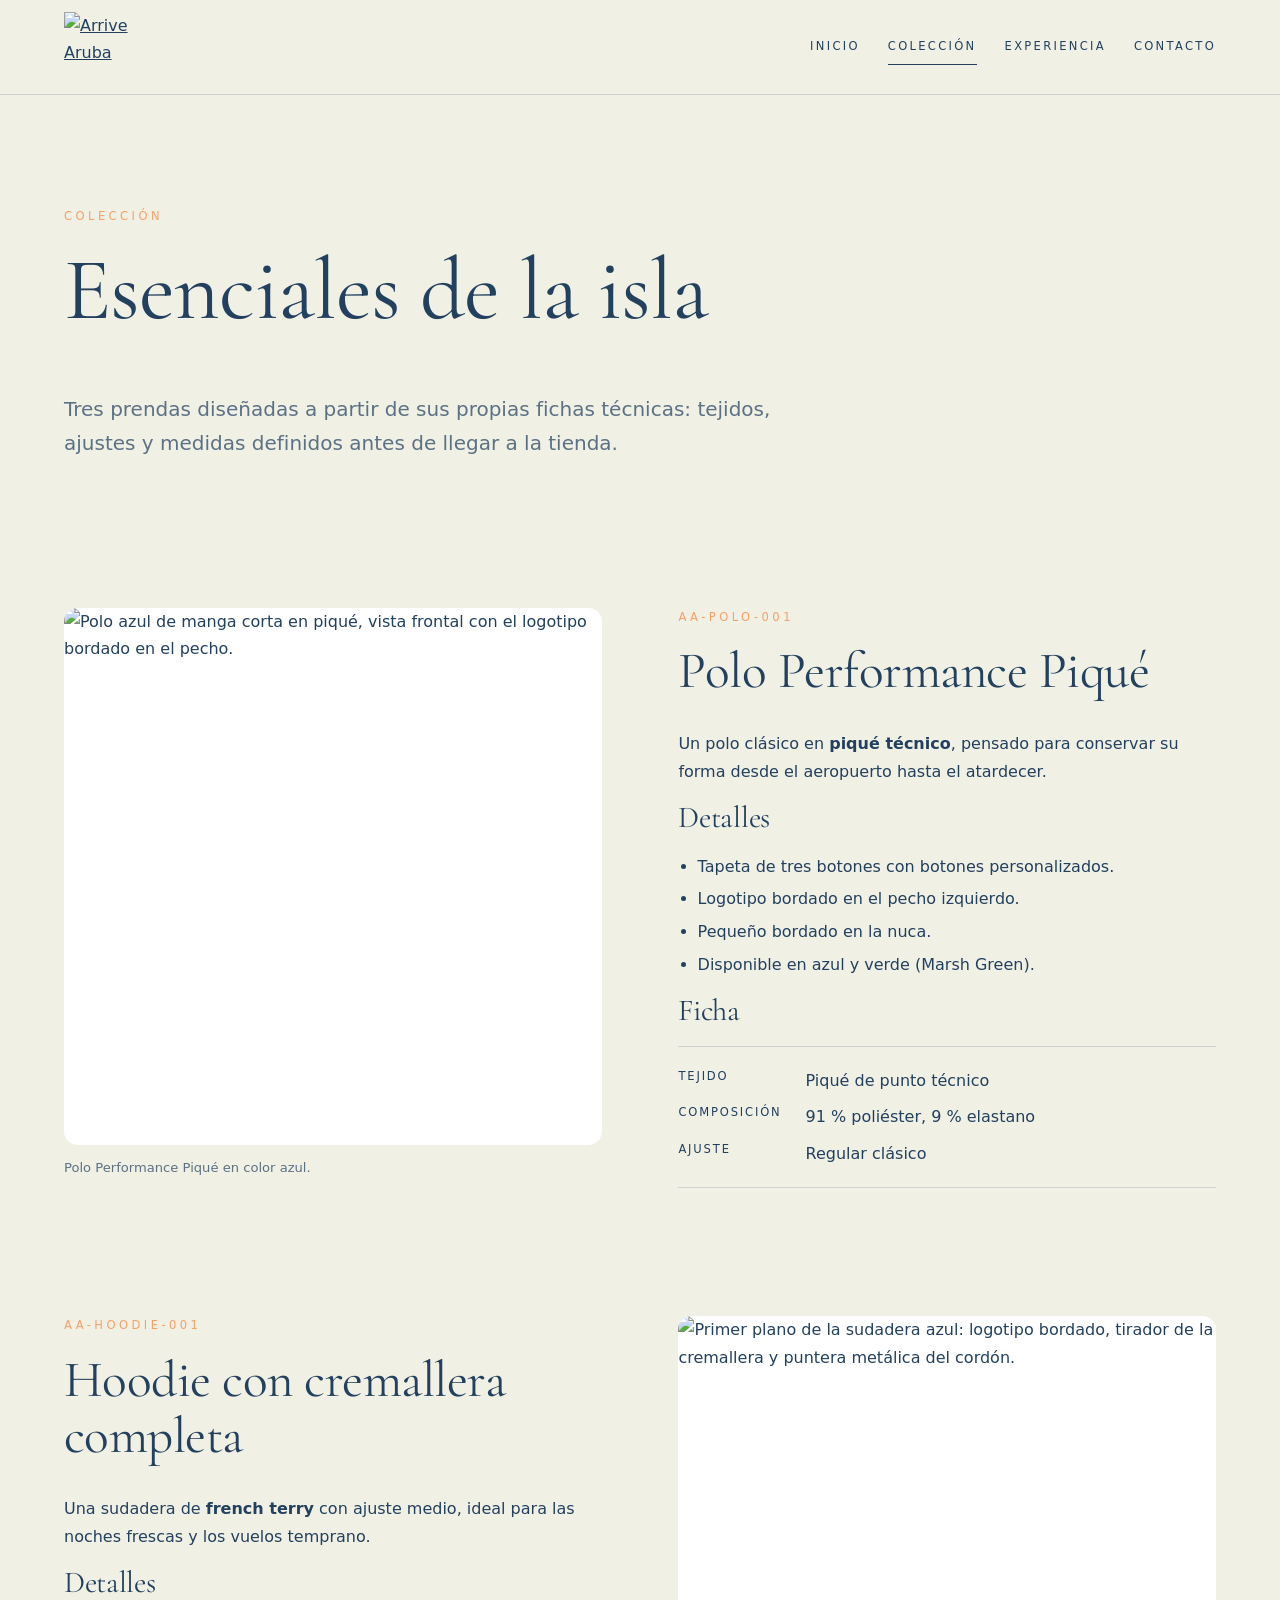
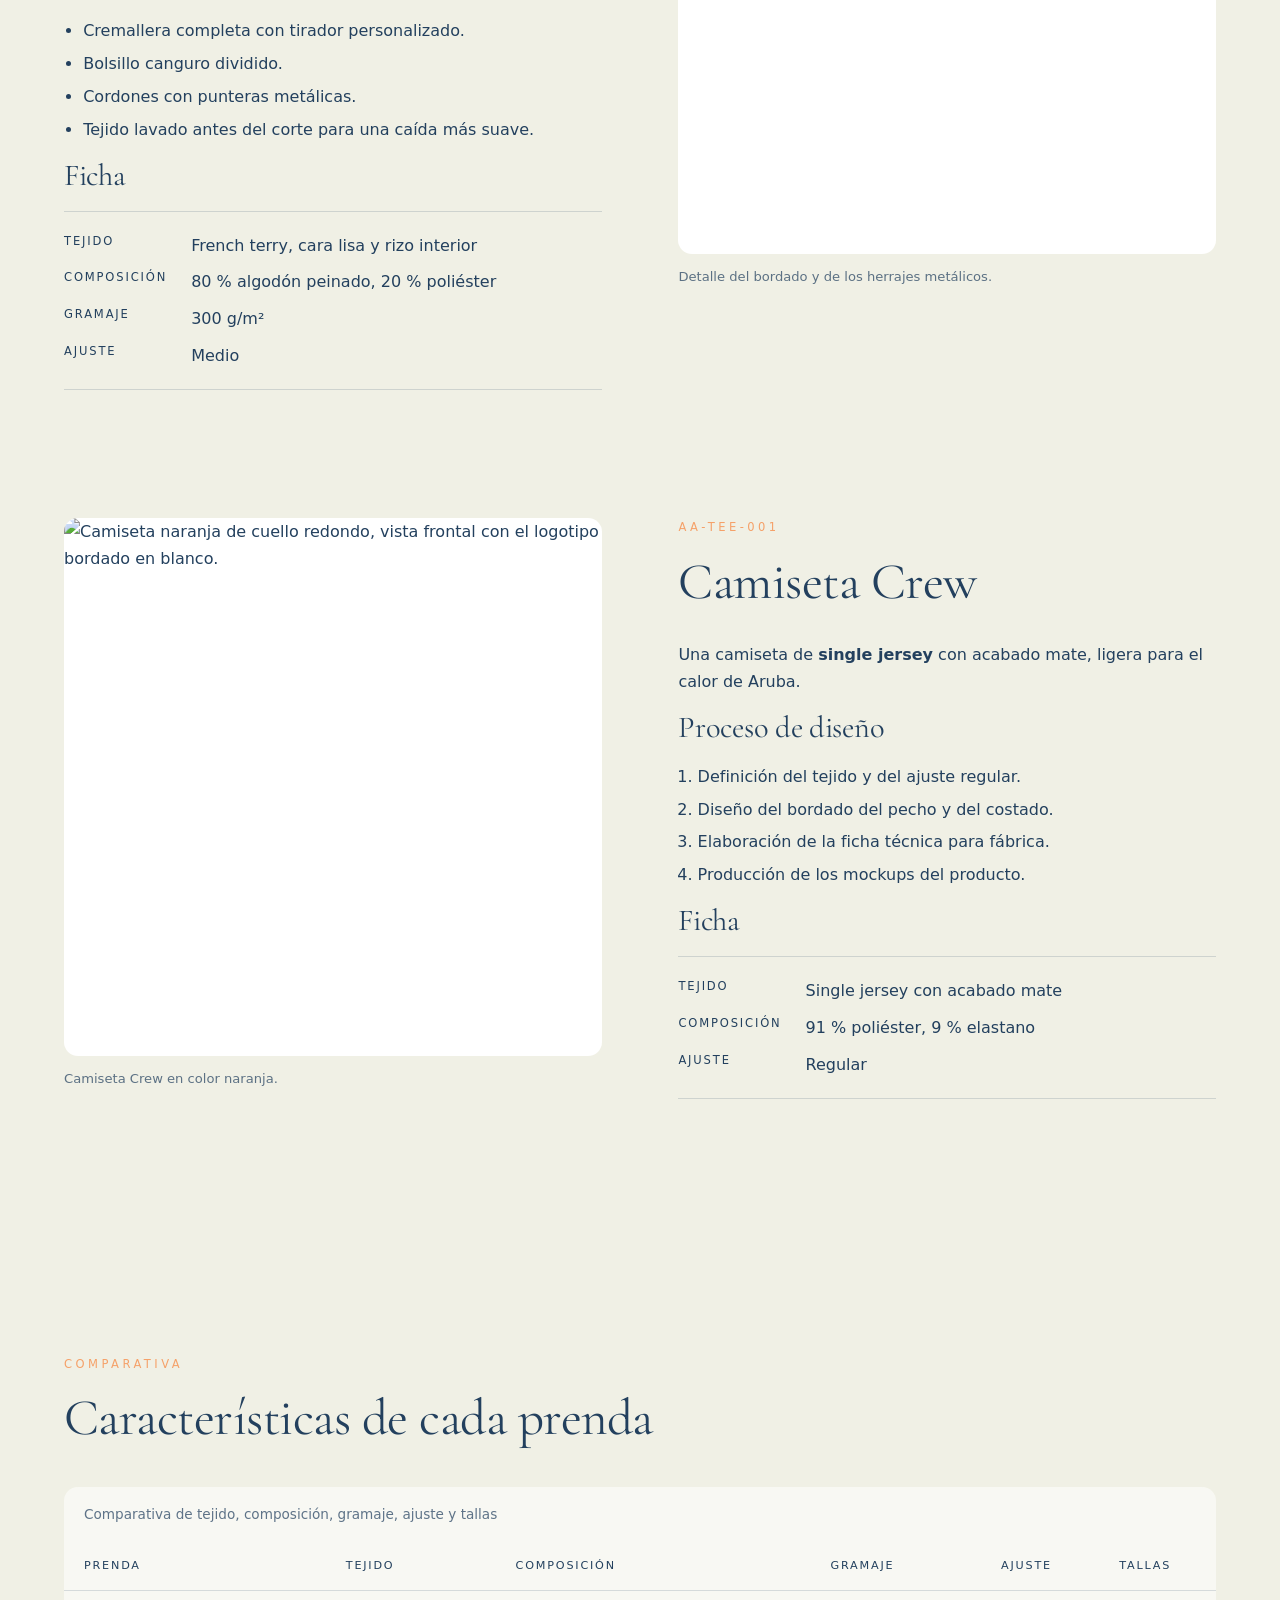
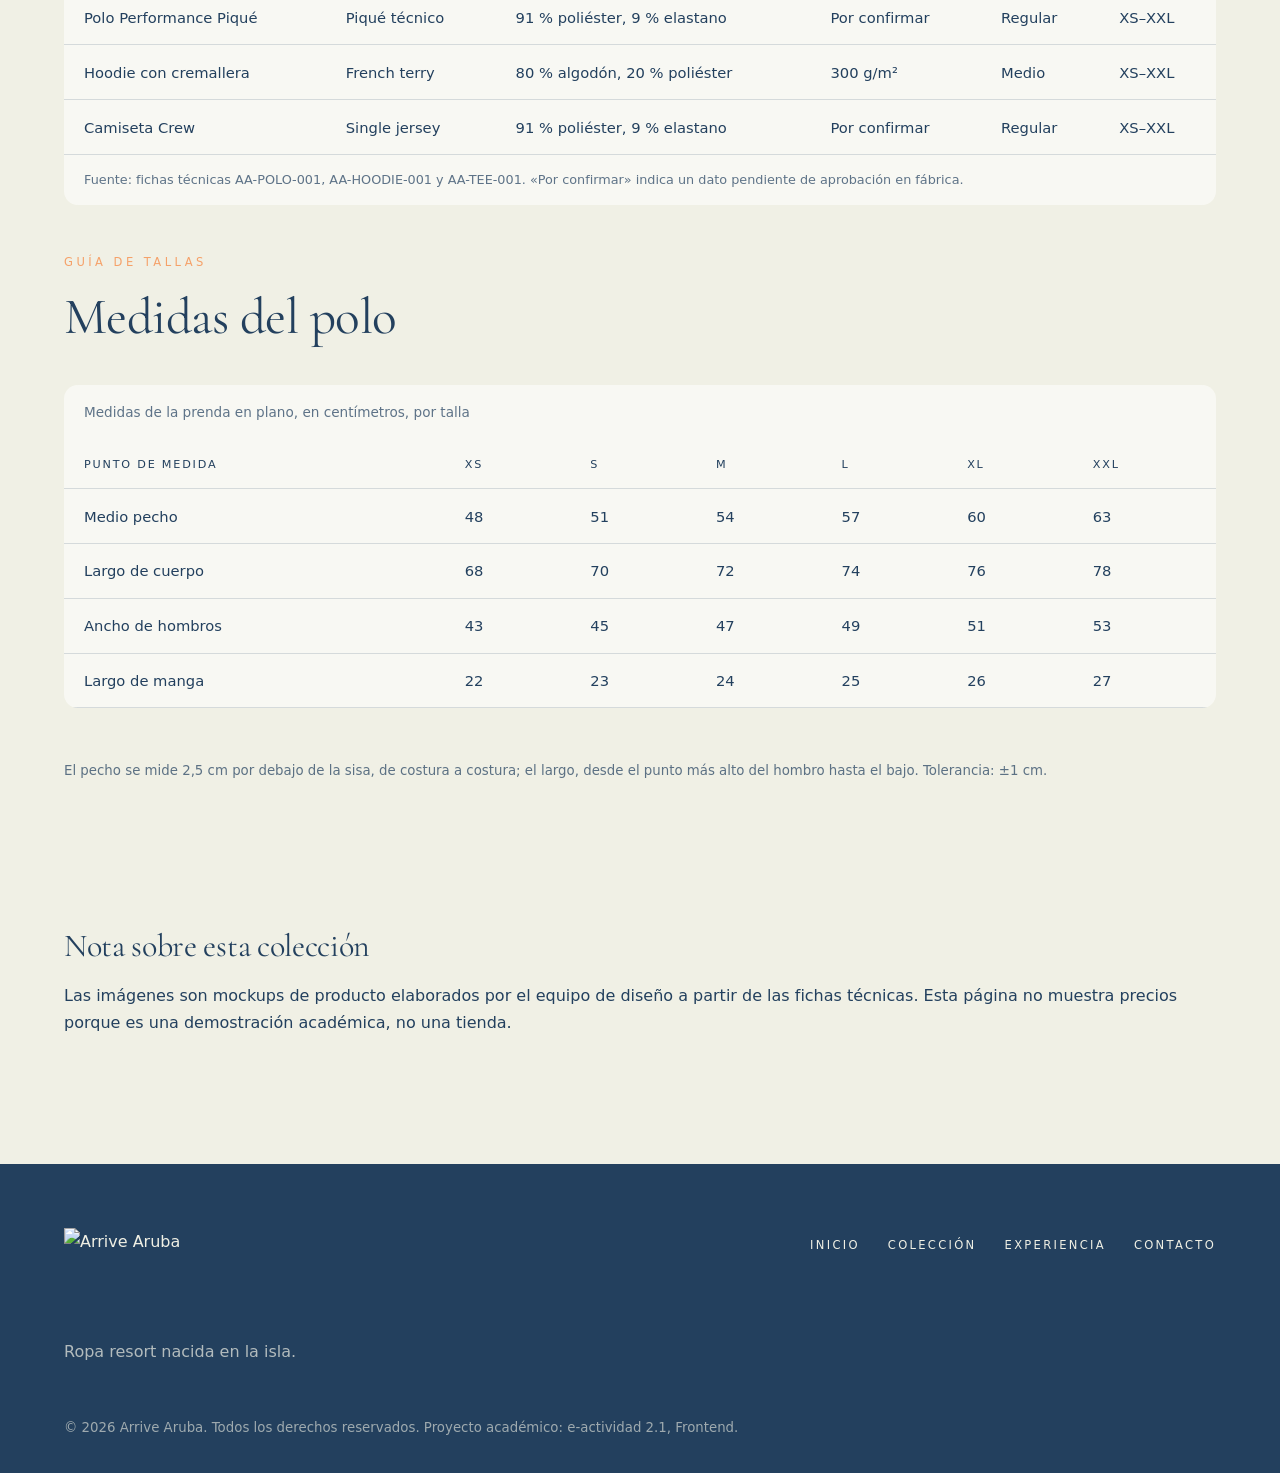
==== coleccion.html @ 25e33b6b "feat: add collection and contact pages Co-Authored-By: Claude Opus 5.5 <noreply@anthropic.com>" ====
<!DOCTYPE html>
<html lang="es">
<head>
  <meta charset="UTF-8">
  <meta name="viewport" content="width=device-width, initial-scale=1">
  <meta name="description" content="Colección Arrive Aruba: polo, hoodie y camiseta con sus tejidos, ajustes y medidas.">
  <meta name="theme-color" content="#23405E">
  <title>Colección — Arrive Aruba | HTML5 Edition</title>
  <link rel="icon" href="assets/icons/arrive-favicon.svg" type="image/svg+xml">
  <link rel="icon" href="assets/icons/arrive-favicon-96.png" type="image/png" sizes="96x96">
  <link rel="apple-touch-icon" href="assets/icons/arrive-apple-touch-icon.png">
  <link rel="preconnect" href="https://fonts.googleapis.com">
  <link rel="preconnect" href="https://fonts.gstatic.com" crossorigin>
  <link rel="stylesheet" href="https://fonts.googleapis.com/css2?family=Cormorant+Garamond:ital,wght@0,400;0,500;1,400&amp;display=swap">
  <link rel="stylesheet" href="css/styles.css">
  <link rel="stylesheet" href="css/responsive.css">
</head>
<body>
  <a class="skip-link" href="#contenido">Saltar al contenido principal</a>

  <header class="site-header">
    <a class="brand" href="index.html" aria-label="Arrive Aruba, página de inicio">
      <img src="assets/images/arrive-logo-blue.webp" alt="Arrive Aruba" width="640" height="429">
    </a>
    <nav class="site-nav" aria-label="Navegación principal">
      <ul>
        <li><a href="index.html">Inicio</a></li>
        <li><a href="coleccion.html" aria-current="page">Colección</a></li>
        <li><a href="experiencia.html">Experiencia</a></li>
        <li><a href="contacto.html">Contacto</a></li>
      </ul>
    </nav>
  </header>

  <main id="contenido">
    <section class="page-hero" aria-labelledby="titulo-coleccion">
      <p class="eyebrow">Colección</p>
      <h1 id="titulo-coleccion">Esenciales de la isla</h1>
      <p class="lead">Tres prendas diseñadas a partir de sus propias fichas técnicas: tejidos, ajustes y medidas definidos antes de llegar a la tienda.</p>
    </section>

    <section class="section" aria-labelledby="titulo-prendas">
      <h2 id="titulo-prendas" class="visually-hidden">Prendas de la colección</h2>

      <article class="product-detail" id="polo" aria-labelledby="titulo-polo">
        <figure>
          <img src="assets/images/arrive-aruba-performance-pique-polo-blue-front.jpg" alt="Polo azul de manga corta en piqué, vista frontal con el logotipo bordado en el pecho." width="900" height="900" loading="lazy">
          <figcaption>Polo Performance Piqué en color azul.</figcaption>
        </figure>
        <div class="product-copy">
          <p class="eyebrow">AA-POLO-001</p>
          <h2 id="titulo-polo">Polo Performance Piqué</h2>
          <p>Un polo clásico en <strong>piqué técnico</strong>, pensado para conservar su forma desde el aeropuerto hasta el atardecer.</p>
          <h3>Detalles</h3>
          <ul>
            <li>Tapeta de tres botones con botones personalizados.</li>
            <li>Logotipo bordado en el pecho izquierdo.</li>
            <li>Pequeño bordado en la nuca.</li>
            <li>Disponible en azul y verde (<span lang="en">Marsh Green</span>).</li>
          </ul>
          <h3>Ficha</h3>
          <dl class="spec-list">
            <dt>Tejido</dt>
            <dd>Piqué de punto técnico</dd>
            <dt>Composición</dt>
            <dd>91 % poliéster, 9 % elastano</dd>
            <dt>Ajuste</dt>
            <dd>Regular clásico</dd>
          </dl>
        </div>
      </article>

      <article class="product-detail product-detail--reverse" id="hoodie" aria-labelledby="titulo-hoodie">
        <figure>
          <img src="assets/images/arrive-aruba-full-zip-hoodie-blue-logo-zipper-detail.jpg" alt="Primer plano de la sudadera azul: logotipo bordado, tirador de la cremallera y puntera metálica del cordón." width="900" height="900" loading="lazy">
          <figcaption>Detalle del bordado y de los herrajes metálicos.</figcaption>
        </figure>
        <div class="product-copy">
          <p class="eyebrow">AA-HOODIE-001</p>
          <h2 id="titulo-hoodie">Hoodie con cremallera completa</h2>
          <p>Una sudadera de <strong>french terry</strong> con ajuste medio, ideal para las noches frescas y los vuelos temprano.</p>
          <h3>Detalles</h3>
          <ul>
            <li>Cremallera completa con tirador personalizado.</li>
            <li>Bolsillo canguro dividido.</li>
            <li>Cordones con punteras metálicas.</li>
            <li>Tejido lavado antes del corte para una caída más suave.</li>
          </ul>
          <h3>Ficha</h3>
          <dl class="spec-list">
            <dt>Tejido</dt>
            <dd>French terry, cara lisa y rizo interior</dd>
            <dt>Composición</dt>
            <dd>80 % algodón peinado, 20 % poliéster</dd>
            <dt>Gramaje</dt>
            <dd>300 g/m²</dd>
            <dt>Ajuste</dt>
            <dd>Medio</dd>
          </dl>
        </div>
      </article>

      <article class="product-detail" id="franela" aria-labelledby="titulo-franela">
        <figure>
          <img src="assets/images/arrive-aruba-crew-tee-orange.jpg" alt="Camiseta naranja de cuello redondo, vista frontal con el logotipo bordado en blanco." width="900" height="900" loading="lazy">
          <figcaption>Camiseta Crew en color naranja.</figcaption>
        </figure>
        <div class="product-copy">
          <p class="eyebrow">AA-TEE-001</p>
          <h2 id="titulo-franela">Camiseta Crew</h2>
          <p>Una camiseta de <strong>single jersey</strong> con acabado mate, ligera para el calor de Aruba.</p>
          <h3>Proceso de diseño</h3>
          <ol>
            <li>Definición del tejido y del ajuste regular.</li>
            <li>Diseño del bordado del pecho y del costado.</li>
            <li>Elaboración de la ficha técnica para fábrica.</li>
            <li>Producción de los mockups del producto.</li>
          </ol>
          <h3>Ficha</h3>
          <dl class="spec-list">
            <dt>Tejido</dt>
            <dd>Single jersey con acabado mate</dd>
            <dt>Composición</dt>
            <dd>91 % poliéster, 9 % elastano</dd>
            <dt>Ajuste</dt>
            <dd>Regular</dd>
          </dl>
        </div>
      </article>
    </section>

    <section class="section tables" aria-labelledby="titulo-comparativa">
      <div class="section-head">
        <p class="eyebrow">Comparativa</p>
        <h2 id="titulo-comparativa">Características de cada prenda</h2>
      </div>
      <div class="table-wrap">
        <table>
          <caption>Comparativa de tejido, composición, gramaje, ajuste y tallas</caption>
          <thead>
            <tr>
              <th scope="col">Prenda</th>
              <th scope="col">Tejido</th>
              <th scope="col">Composición</th>
              <th scope="col">Gramaje</th>
              <th scope="col">Ajuste</th>
              <th scope="col">Tallas</th>
            </tr>
          </thead>
          <tbody>
            <tr>
              <th scope="row">Polo Performance Piqué</th>
              <td>Piqué técnico</td>
              <td>91 % poliéster, 9 % elastano</td>
              <td>Por confirmar</td>
              <td>Regular</td>
              <td>XS–XXL</td>
            </tr>
            <tr>
              <th scope="row">Hoodie con cremallera</th>
              <td>French terry</td>
              <td>80 % algodón, 20 % poliéster</td>
              <td>300 g/m²</td>
              <td>Medio</td>
              <td>XS–XXL</td>
            </tr>
            <tr>
              <th scope="row">Camiseta Crew</th>
              <td>Single jersey</td>
              <td>91 % poliéster, 9 % elastano</td>
              <td>Por confirmar</td>
              <td>Regular</td>
              <td>XS–XXL</td>
            </tr>
          </tbody>
          <tfoot>
            <tr>
              <td colspan="6">Fuente: fichas técnicas AA-POLO-001, AA-HOODIE-001 y AA-TEE-001. «Por confirmar» indica un dato pendiente de aprobación en fábrica.</td>
            </tr>
          </tfoot>
        </table>
      </div>

      <div class="section-head">
        <p class="eyebrow">Guía de tallas</p>
        <h2 id="titulo-medidas">Medidas del polo</h2>
      </div>
      <div class="table-wrap">
        <table aria-describedby="nota-medidas">
          <caption>Medidas de la prenda en plano, en centímetros, por talla</caption>
          <thead>
            <tr>
              <th scope="col">Punto de medida</th>
              <th scope="col">XS</th>
              <th scope="col">S</th>
              <th scope="col">M</th>
              <th scope="col">L</th>
              <th scope="col">XL</th>
              <th scope="col">XXL</th>
            </tr>
          </thead>
          <tbody>
            <tr>
              <th scope="row">Medio pecho</th>
              <td>48</td><td>51</td><td>54</td><td>57</td><td>60</td><td>63</td>
            </tr>
            <tr>
              <th scope="row">Largo de cuerpo</th>
              <td>68</td><td>70</td><td>72</td><td>74</td><td>76</td><td>78</td>
            </tr>
            <tr>
              <th scope="row">Ancho de hombros</th>
              <td>43</td><td>45</td><td>47</td><td>49</td><td>51</td><td>53</td>
            </tr>
            <tr>
              <th scope="row">Largo de manga</th>
              <td>22</td><td>23</td><td>24</td><td>25</td><td>26</td><td>27</td>
            </tr>
          </tbody>
        </table>
      </div>
      <p id="nota-medidas" class="note"><small>El pecho se mide 2,5 cm por debajo de la sisa, de costura a costura; el largo, desde el punto más alto del hombro hasta el bajo. Tolerancia: ±1 cm.</small></p>
    </section>

    <aside class="section aside-note" aria-labelledby="titulo-nota">
      <h2 id="titulo-nota">Nota sobre esta colección</h2>
      <p>Las imágenes son mockups de producto elaborados por el equipo de diseño a partir de las fichas técnicas. Esta página no muestra precios porque es una demostración académica, no una tienda.</p>
    </aside>
  </main>

  <footer class="site-footer">
    <div class="footer-brand">
      <img src="assets/images/arrive-logo-negative.webp" alt="Arrive Aruba" width="640" height="429" loading="lazy">
      <p>Ropa resort nacida en la isla.</p>
    </div>
    <nav class="footer-nav" aria-label="Navegación del pie de página">
      <ul>
        <li><a href="index.html">Inicio</a></li>
        <li><a href="coleccion.html">Colección</a></li>
        <li><a href="experiencia.html">Experiencia</a></li>
        <li><a href="contacto.html">Contacto</a></li>
      </ul>
    </nav>
    <img class="footer-tree" src="assets/icons/arrive-dividivi-footer.svg" alt="" width="1869" height="1223" loading="lazy">
    <p class="footer-legal"><small>© 2026 Arrive Aruba. Todos los derechos reservados. Proyecto académico: e-actividad 2.1, Frontend.</small></p>
  </footer>

  <script src="js/main.js" defer></script>
</body>
</html>
---- css/styles.css ----
/* =========================================================
   Arrive Aruba — HTML5 Edition
   Estilos globales: tokens de marca, tipografía y componentes.
   ========================================================= */

/* Tipografía de interfaz: Geologica (SIL Open Font License 1.1). */
@font-face {
  font-family: "Geologica";
  src: url("../assets/fonts/geologica-variable.woff2") format("woff2");
  font-weight: 100 900;
  font-style: normal;
  font-display: swap;
}

:root {
  /* Paleta de marca */
  --sapphire: #386395;
  --sapphire-dark: #23405E;
  --lake: #5F8BB8;
  --cream: #F0F0E5;
  --orange: #F5A169;
  --white: #FFFFFF;
  --ink-soft: rgba(35, 64, 94, .72);
  --line: rgba(35, 64, 94, .16);

  /* Tipografía */
  --font-body: "Geologica", system-ui, -apple-system, "Segoe UI", sans-serif;
  --font-serif: "Cormorant Garamond", Georgia, "Times New Roman", serif;

  /* Espaciado y forma */
  --space-side: clamp(1.25rem, 5vw, 4rem);
  --space-section: clamp(4rem, 10vw, 8rem);
  --radius: 14px;
  --radius-pill: 999px;
  --max-width: 1240px;
}

*,
*::before,
*::after {
  box-sizing: border-box;
}

html {
  scroll-behavior: smooth;
}

body {
  margin: 0;
  background: var(--cream);
  color: var(--sapphire-dark);
  font-family: var(--font-body);
  font-size: 1rem;
  font-weight: 300;
  line-height: 1.7;
  -webkit-font-smoothing: antialiased;
}

img,
video {
  display: block;
  max-width: 100%;
  height: auto;
}

a {
  color: inherit;
}

:focus-visible {
  outline: 2px solid var(--orange);
  outline-offset: 3px;
}

h1,
h2,
h3 {
  margin: 0 0 .6em;
  font-family: var(--font-serif);
  font-weight: 400;
  line-height: 1.1;
  letter-spacing: -.01em;
}

h1 { font-size: clamp(2.8rem, 7vw, 5.5rem); }
h2 { font-size: clamp(2rem, 4.5vw, 3.2rem); }
h3 { font-size: clamp(1.4rem, 2.6vw, 1.9rem); }

p {
  margin: 0 0 1em;
}

strong {
  font-weight: 600;
}

.visually-hidden {
  position: absolute;
  width: 1px;
  height: 1px;
  padding: 0;
  margin: -1px;
  overflow: hidden;
  clip: rect(0 0 0 0);
  white-space: nowrap;
  border: 0;
}

.skip-link {
  position: absolute;
  top: -100px;
  left: 1rem;
  z-index: 100;
  padding: .75rem 1.25rem;
  border-radius: var(--radius-pill);
  background: var(--sapphire-dark);
  color: var(--cream);
  text-decoration: none;
}

.skip-link:focus {
  top: 1rem;
}

.eyebrow {
  margin: 0 0 1rem;
  color: var(--orange);
  font-size: .72rem;
  font-weight: 500;
  letter-spacing: .3em;
  text-transform: uppercase;
}

.lead {
  max-width: 46rem;
  font-size: clamp(1.05rem, 1.6vw, 1.25rem);
  color: var(--ink-soft);
}

/* ---------- Encabezado y navegación ---------- */

.site-header {
  position: sticky;
  top: 0;
  z-index: 50;
  display: flex;
  align-items: center;
  justify-content: space-between;
  gap: 1rem;
  padding: .75rem var(--space-side);
  background: rgba(240, 240, 229, .92);
  border-bottom: 1px solid var(--line);
  backdrop-filter: blur(10px);
}

.brand img {
  width: 104px;
}

.site-nav ul,
.footer-nav ul {
  display: flex;
  flex-wrap: wrap;
  gap: .25rem 1.75rem;
  margin: 0;
  padding: 0;
  list-style: none;
}

.site-nav a,
.footer-nav a {
  display: inline-block;
  padding: .5rem 0;
  font-size: .72rem;
  font-weight: 500;
  letter-spacing: .2em;
  text-decoration: none;
  text-transform: uppercase;
  border-bottom: 1px solid transparent;
  transition: border-color .2s ease;
}

.site-nav a:hover,
.site-nav a[aria-current="page"] {
  border-color: currentColor;
}

/* ---------- Botones y enlaces ---------- */

.button {
  display: inline-flex;
  align-items: center;
  justify-content: center;
  min-height: 48px;
  padding: .8rem 1.8rem;
  border: 1px solid currentColor;
  border-radius: var(--radius-pill);
  background: transparent;
  color: inherit;
  font: inherit;
  font-size: .72rem;
  font-weight: 500;
  letter-spacing: .24em;
  text-decoration: none;
  text-transform: uppercase;
  cursor: pointer;
  transition: background .2s ease, color .2s ease, transform .2s ease;
}

.button:hover {
  transform: translateY(-2px);
}

.button--light {
  border-color: var(--cream);
  background: var(--cream);
  color: var(--sapphire-dark);
}

.button--ghost {
  border-color: var(--cream);
  color: var(--cream);
}

.button--primary {
  border-color: var(--sapphire);
  background: var(--sapphire);
  color: var(--cream);
}

.button--outline {
  color: var(--sapphire-dark);
}

.text-link {
  display: inline-block;
  padding-bottom: .2rem;
  border-bottom: 1px solid currentColor;
  font-size: .72rem;
  font-weight: 500;
  letter-spacing: .2em;
  text-decoration: none;
  text-transform: uppercase;
}

/* ---------- Secciones ---------- */

.section {
  width: min(100% - 2 * var(--space-side), var(--max-width));
  margin: 0 auto;
  padding: var(--space-section) 0 0;
}

.section-head {
  margin-bottom: 2.5rem;
}

.hero {
  position: relative;
  display: grid;
  min-height: min(92svh, 860px);
  place-items: end start;
  overflow: hidden;
  color: var(--cream);
}

.hero-media {
  position: absolute;
  inset: 0;
  margin: 0;
}

.hero-media img {
  width: 100%;
  height: 100%;
  object-fit: cover;
}

.hero::after {
  content: "";
  position: absolute;
  inset: 0;
  background: linear-gradient(180deg, rgba(23, 32, 42, .05) 30%, rgba(23, 32, 42, .62) 100%);
}

.hero-copy {
  position: relative;
  z-index: 1;
  padding: 0 var(--space-side) clamp(3rem, 8vw, 6rem);
}

.hero-copy .eyebrow {
  color: var(--cream);
}

.hero-copy h1 {
  margin-bottom: .2em;
}

.tagline {
  font-family: var(--font-serif);
  font-size: clamp(1.4rem, 3vw, 2rem);
}

.hero-actions {
  display: flex;
  flex-wrap: wrap;
  gap: .75rem;
  margin-top: 2rem;
}

.page-hero {
  width: min(100% - 2 * var(--space-side), var(--max-width));
  margin: 0 auto;
  padding: clamp(4rem, 10vw, 7rem) 0 0;
}

/* ---------- Historias editoriales ---------- */

.story {
  display: grid;
  gap: 2rem;
  align-items: center;
  margin-bottom: var(--space-section);
}

.story figure,
.product-detail figure,
.banner-figure,
.media-figure {
  margin: 0;
}

.story img,
.product-detail img {
  width: 100%;
  border-radius: var(--radius);
}

figcaption {
  margin-top: .75rem;
  color: var(--ink-soft);
  font-size: .82rem;
}

.story-copy--center {
  max-width: 42rem;
  margin: 2.5rem auto 0;
  text-align: center;
}

/* ---------- Productos ---------- */

.product-grid {
  display: grid;
  gap: 1.5rem;
  margin: 0;
  padding: 0;
  list-style: none;
}

.product-card a {
  text-decoration: none;
}

.product-card img {
  width: 100%;
  aspect-ratio: 1;
  object-fit: contain;
  background: var(--white);
  border-radius: var(--radius);
  transition: transform .4s ease;
}

.product-card a:hover img {
  transform: scale(1.02);
}

.product-card h3 {
  margin: 1rem 0 .25rem;
  font-family: var(--font-body);
  font-size: 1rem;
  font-weight: 500;
}

.product-card p {
  color: var(--ink-soft);
  font-size: .85rem;
}

.product-detail {
  display: grid;
  gap: 2rem;
  align-items: start;
  margin-bottom: var(--space-section);
  scroll-margin-top: 6rem;
}

.product-detail img {
  background: var(--white);
}

.product-copy ul,
.product-copy ol,
.contact-intro ul {
  padding-left: 1.2rem;
}

.product-copy li,
.contact-intro li {
  margin: .35rem 0;
}

.spec-list {
  display: grid;
  grid-template-columns: max-content 1fr;
  gap: .6rem 1.5rem;
  margin: 0;
  padding: 1.25rem 0;
  border-top: 1px solid var(--line);
  border-bottom: 1px solid var(--line);
}

.spec-list dt {
  font-size: .72rem;
  font-weight: 500;
  letter-spacing: .16em;
  text-transform: uppercase;
}

.spec-list dd {
  margin: 0;
}

/* ---------- Tablas ---------- */

.table-wrap {
  overflow-x: auto;
  margin-bottom: 3rem;
  border-radius: var(--radius);
  background: rgba(255, 255, 255, .55);
}

table {
  width: 100%;
  min-width: 560px;
  border-collapse: collapse;
  font-size: .92rem;
}

caption {
  padding: 1rem 1.25rem;
  color: var(--ink-soft);
  font-size: .85rem;
  text-align: left;
}

th,
td {
  padding: .9rem 1.25rem;
  border-bottom: 1px solid var(--line);
  text-align: left;
  vertical-align: top;
}

thead th {
  font-size: .7rem;
  font-weight: 500;
  letter-spacing: .16em;
  text-transform: uppercase;
}

tbody th {
  font-weight: 500;
}

tfoot td {
  border-bottom: 0;
  color: var(--ink-soft);
  font-size: .8rem;
}

.note {
  color: var(--ink-soft);
}

/* ---------- Cita ---------- */

.quote {
  text-align: center;
}

blockquote {
  max-width: 52rem;
  margin: 0 auto;
  font-family: var(--font-serif);
  font-size: clamp(1.6rem, 3.6vw, 2.6rem);
  font-style: italic;
  line-height: 1.3;
}

.quote-source {
  margin-top: 1.5rem;
  color: var(--ink-soft);
  font-size: .8rem;
  letter-spacing: .16em;
  text-transform: uppercase;
}

/* ---------- Multimedia ---------- */

.media-figure video {
  width: 100%;
  border-radius: var(--radius);
  background: #000;
}

.track-output {
  min-height: 3.4em;
  margin-top: 1rem;
  padding: .9rem 1.25rem;
  border-left: 3px solid var(--orange);
  background: rgba(255, 255, 255, .55);
  border-radius: 0 var(--radius) var(--radius) 0;
}

.audio-figure audio {
  width: 100%;
}

.moments {
  display: grid;
  gap: 1.5rem;
  margin: 0;
  padding: 0;
  list-style: none;
  counter-reset: momento;
}

.moments li {
  counter-increment: momento;
  padding: 1.75rem;
  border: 1px solid var(--line);
  border-radius: var(--radius);
  background: rgba(255, 255, 255, .45);
}

.moments li::before {
  content: "0" counter(momento);
  display: block;
  margin-bottom: 1rem;
  color: var(--orange);
  font-size: .8rem;
  font-weight: 500;
  letter-spacing: .2em;
}

.banner-figure img {
  width: 100%;
  border-radius: var(--radius);
}

/* ---------- Notas laterales ---------- */

.aside-note {
  padding-bottom: 0;
}

.aside-note h2 {
  font-size: clamp(1.5rem, 3vw, 2rem);
}

/* ---------- Formulario ---------- */

.contact-layout {
  display: grid;
  gap: 3rem;
}

.notice {
  padding: 1rem 1.25rem;
  border-left: 3px solid var(--orange);
  background: rgba(255, 255, 255, .6);
  border-radius: 0 var(--radius) var(--radius) 0;
}

fieldset {
  margin: 0 0 1.75rem;
  padding: 1.5rem;
  border: 1px solid var(--line);
  border-radius: var(--radius);
}

legend {
  padding: 0 .5rem;
  font-family: var(--font-serif);
  font-size: 1.4rem;
}

.field {
  display: grid;
  gap: .4rem;
  margin-bottom: 1.25rem;
}

.field:last-child {
  margin-bottom: 0;
}

label {
  font-size: .9rem;
  font-weight: 400;
}

input,
select,
textarea {
  width: 100%;
  min-height: 48px;
  padding: .75rem 1rem;
  border: 1px solid rgba(35, 64, 94, .28);
  border-radius: 12px;
  background: var(--white);
  color: var(--sapphire-dark);
  font: inherit;
}

textarea {
  resize: vertical;
}

input:user-invalid,
select:user-invalid,
textarea:user-invalid {
  border-color: #B4442E;
}

.choice-row {
  display: flex;
  align-items: flex-start;
  gap: .75rem;
  margin-bottom: .75rem;
}

.choice-row input {
  width: 20px;
  min-height: 20px;
  margin-top: .2rem;
  flex: none;
  accent-color: var(--sapphire);
}

.field small {
  color: var(--ink-soft);
}

.form-actions {
  display: flex;
  flex-wrap: wrap;
  gap: .75rem;
}

.form-status {
  min-height: 1.5em;
  margin-top: 1rem;
  font-weight: 400;
}

/* ---------- Pie de página ---------- */

.site-footer {
  position: relative;
  display: grid;
  gap: 2rem;
  margin-top: var(--space-section);
  padding: 4rem var(--space-side) 2rem;
  overflow: hidden;
  background: var(--sapphire-dark);
  color: var(--cream);
}

.footer-brand img {
  width: 140px;
}

.footer-brand p {
  margin-top: 1rem;
  color: rgba(240, 240, 229, .7);
}

.footer-tree {
  position: absolute;
  right: -4%;
  bottom: 0;
  width: min(48%, 520px);
  opacity: .14;
  pointer-events: none;
  animation: sway 9s ease-in-out infinite alternate;
  transform-origin: 30% 100%;
}

.footer-legal {
  position: relative;
  margin: 0;
  color: rgba(240, 240, 229, .6);
}

@keyframes sway {
  from { transform: rotate(-1deg); }
  to { transform: rotate(1.2deg); }
}

/* Revelado suave al desplazarse (solo con JavaScript activo). */
.js .reveal {
  opacity: 0;
  transform: translateY(18px);
  transition: opacity .8s ease, transform .8s ease;
}

.js .reveal.is-visible {
  opacity: 1;
  transform: none;
}

@media (prefers-reduced-motion: reduce) {
  html {
    scroll-behavior: auto;
  }

  *,
  *::before,
  *::after {
    animation: none !important;
    transition: none !important;
  }

  .js .reveal {
    opacity: 1;
    transform: none;
  }
}
---- css/responsive.css ----
/* =========================================================
   Arrive Aruba — HTML5 Edition
   Adaptación responsive. Diseño base: móvil (desde 320 px).
   ========================================================= */

/* Teléfonos: navegación compacta debajo del logotipo. */
@media (max-width: 599px) {
  .site-header {
    flex-direction: column;
    align-items: flex-start;
    gap: .25rem;
  }

  .site-nav ul {
    gap: 0 1.1rem;
  }

  .site-nav a {
    font-size: .66rem;
    letter-spacing: .14em;
  }

  .hero-actions .button {
    flex: 1 1 100%;
  }

  .spec-list {
    grid-template-columns: 1fr;
    gap: .2rem;
  }

  .spec-list dd {
    margin-bottom: .75rem;
  }

  fieldset {
    padding: 1.1rem;
  }

  .form-actions .button {
    flex: 1 1 100%;
  }
}

/* Tabletas: dos columnas en las cuadrículas. */
@media (min-width: 600px) {
  .product-grid {
    grid-template-columns: repeat(2, minmax(0, 1fr));
  }

  .moments {
    grid-template-columns: repeat(3, minmax(0, 1fr));
  }
}

/* Escritorio: composiciones editoriales a dos columnas. */
@media (min-width: 900px) {
  .product-grid {
    grid-template-columns: repeat(3, minmax(0, 1fr));
  }

  .story,
  .product-detail {
    grid-template-columns: minmax(0, 1fr) minmax(0, 1fr);
    gap: clamp(2.5rem, 6vw, 6rem);
  }

  .story--reverse figure,
  .product-detail--reverse figure {
    order: 2;
  }

  .product-detail .product-copy {
    position: sticky;
    top: 7rem;
  }

  .contact-layout {
    grid-template-columns: minmax(0, .8fr) minmax(0, 1.2fr);
    align-items: start;
  }

  .contact-intro {
    position: sticky;
    top: 7rem;
  }

  .site-footer {
    grid-template-columns: 1fr auto;
    align-items: start;
  }

  .footer-legal {
    grid-column: 1 / -1;
  }
}
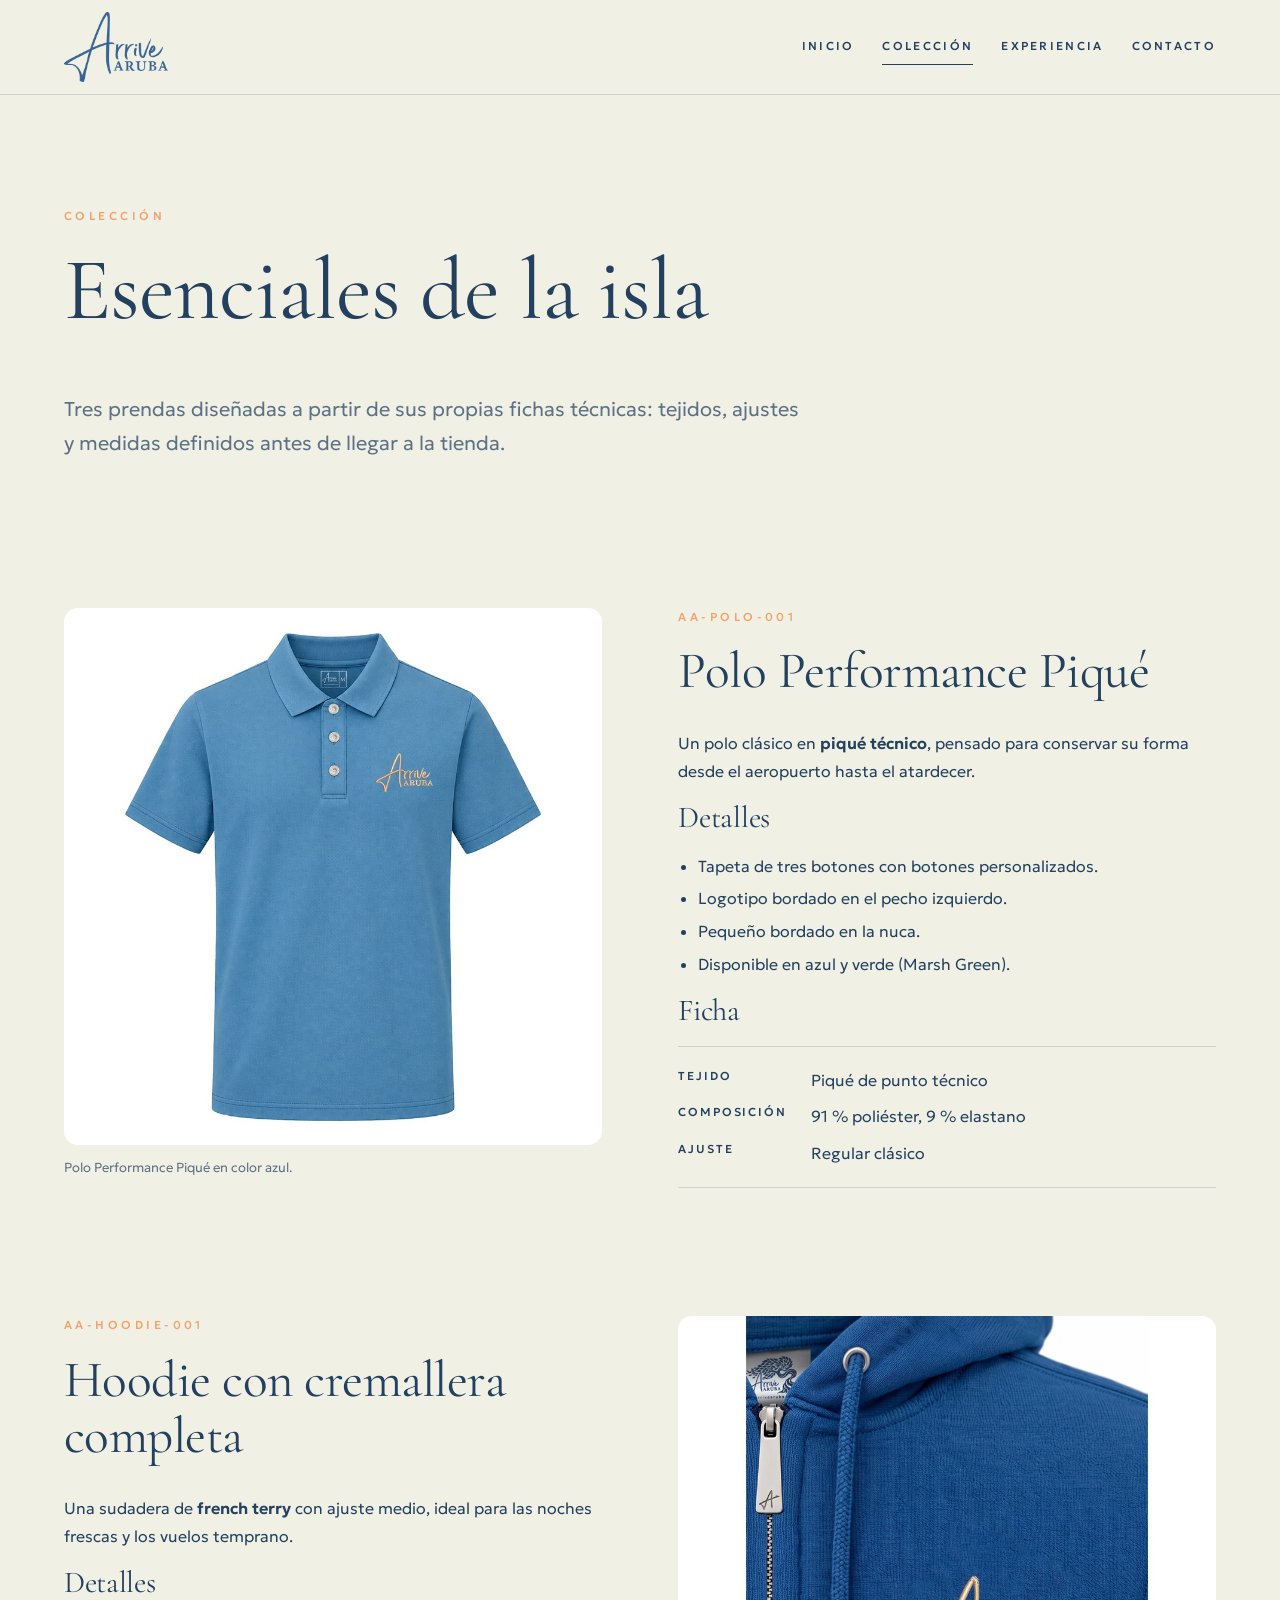
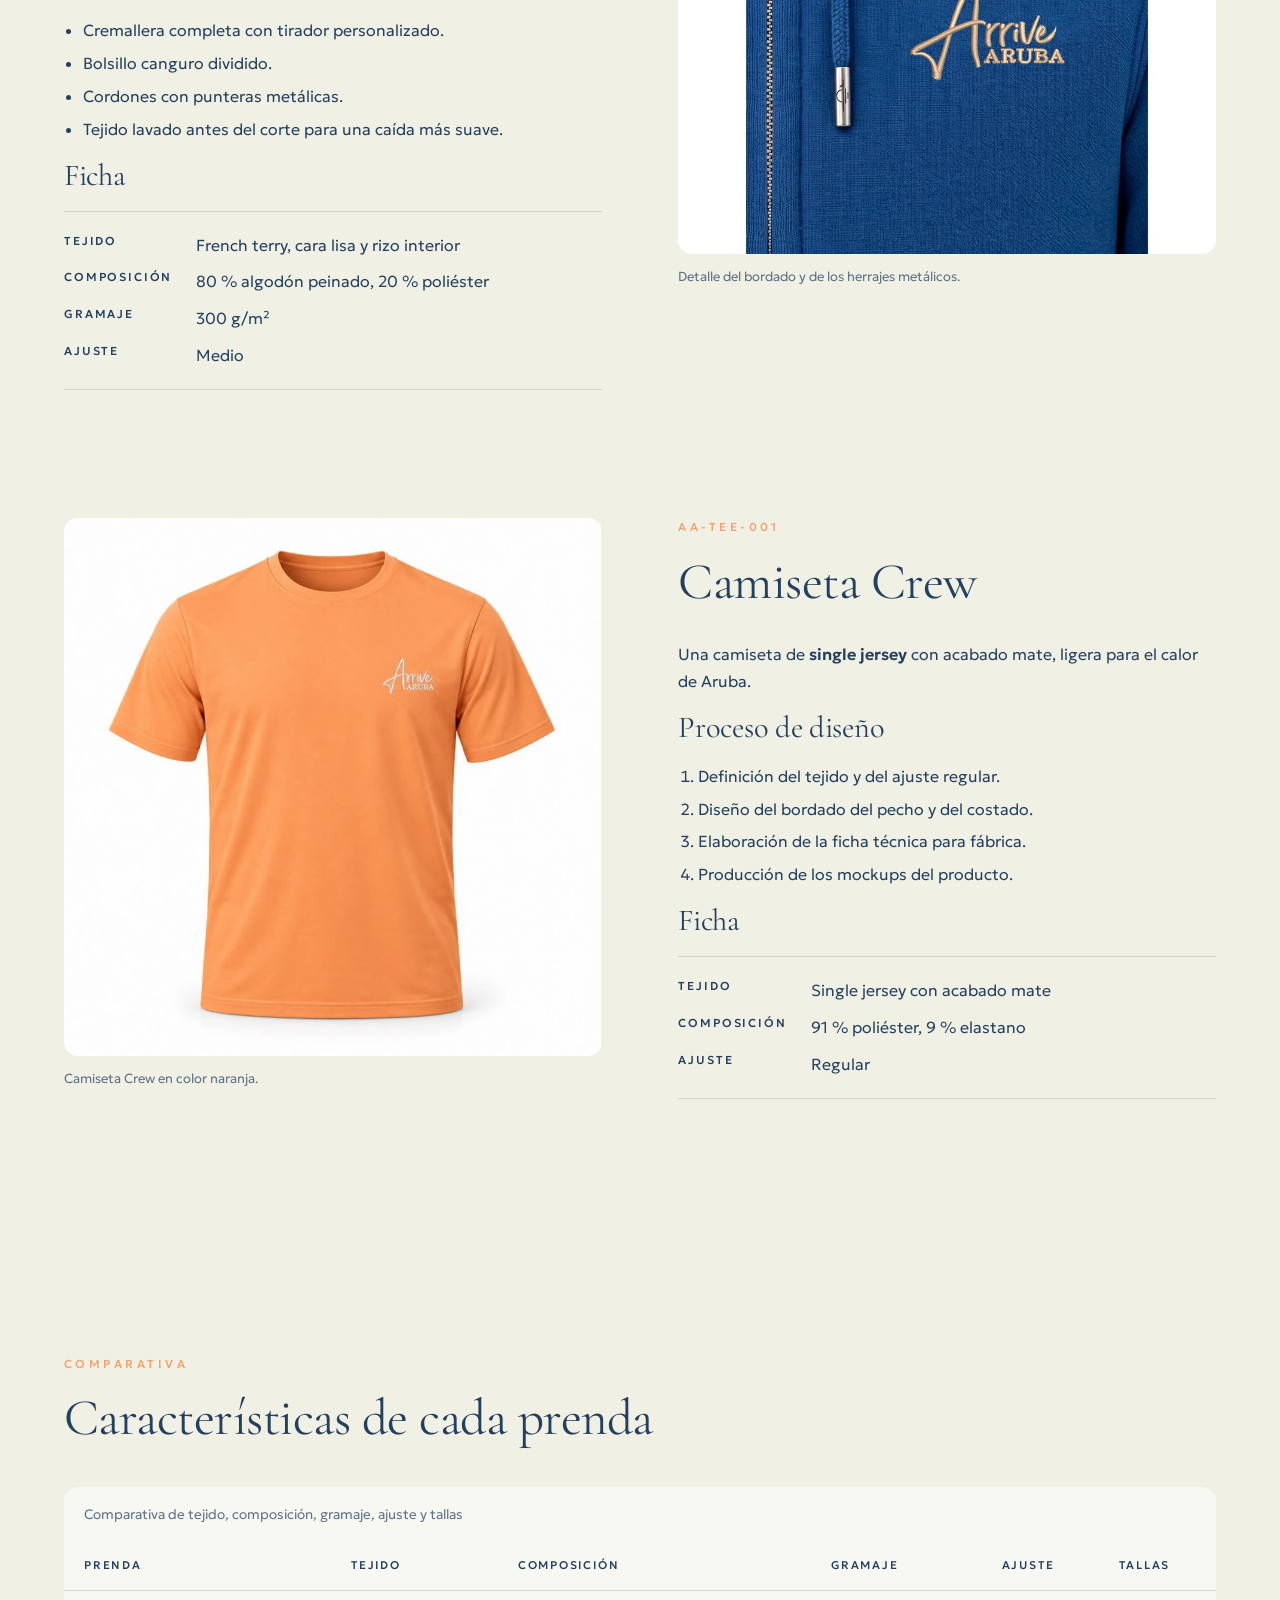
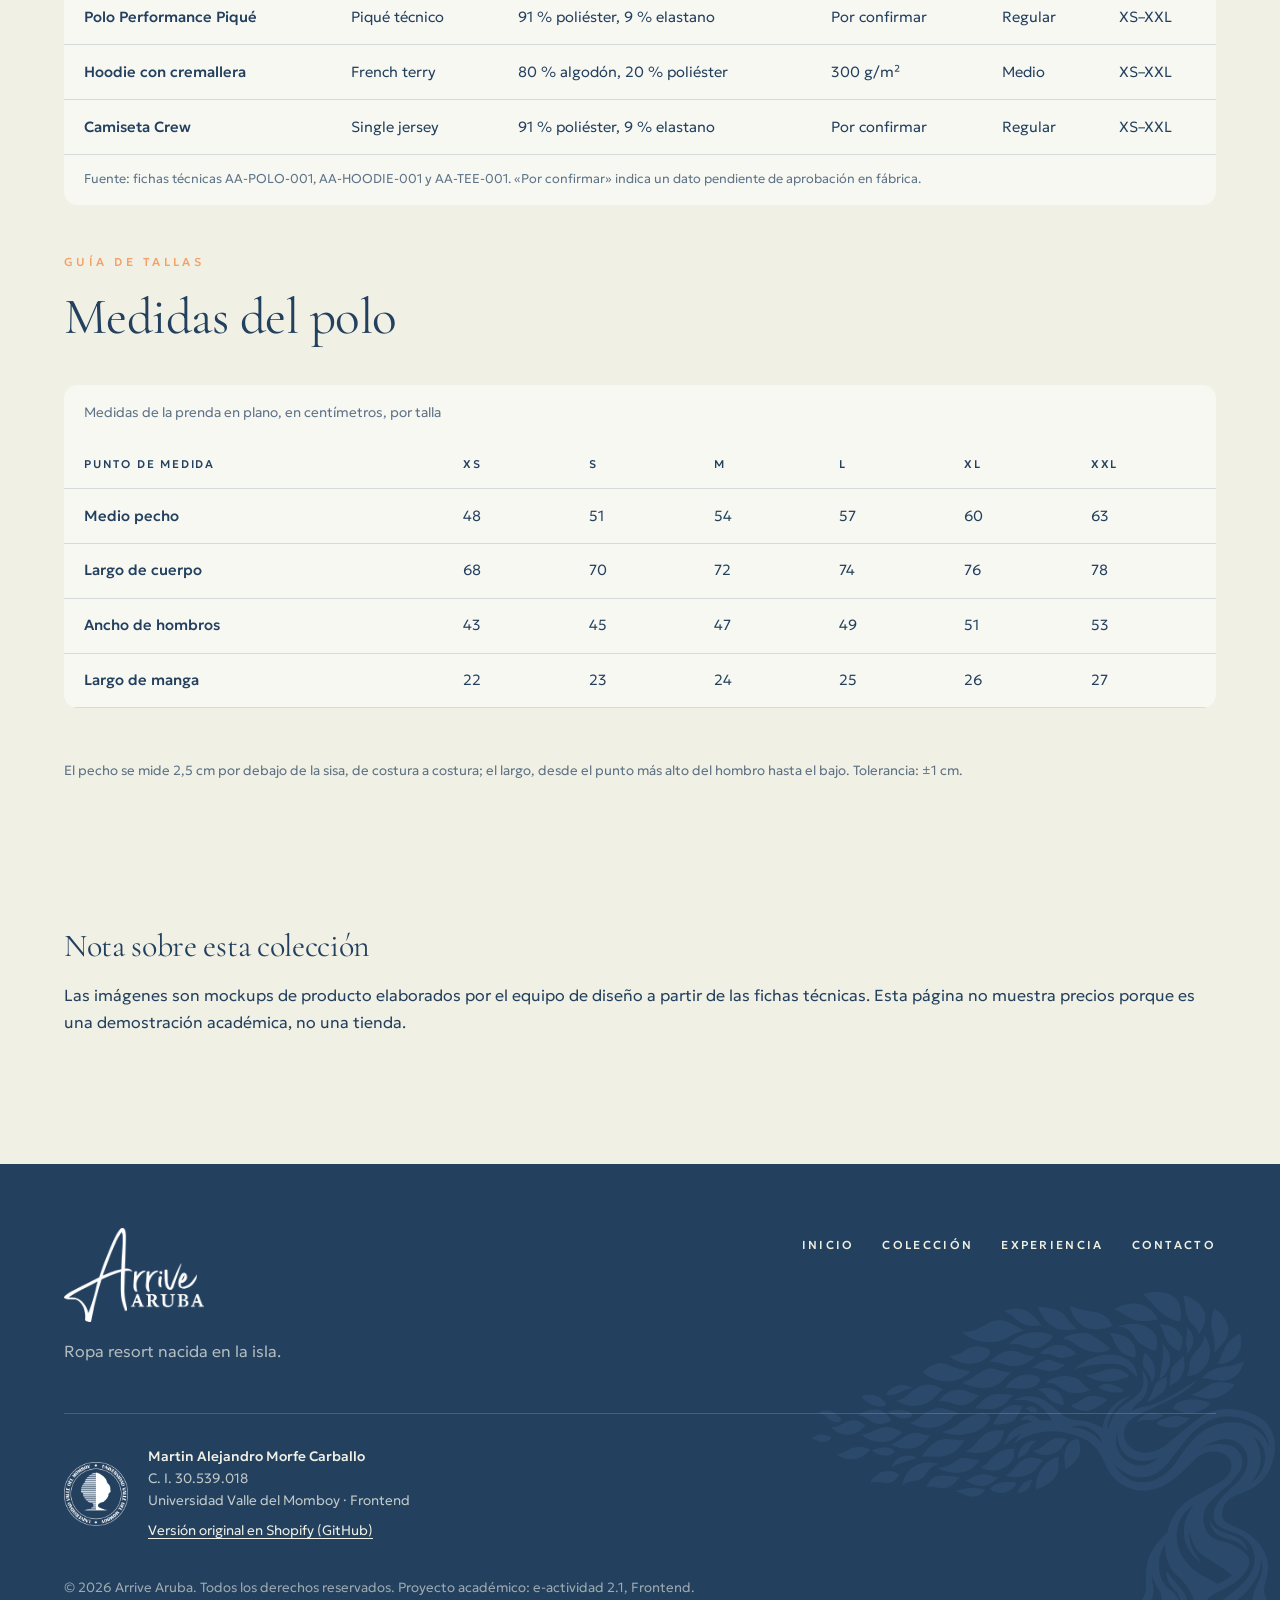
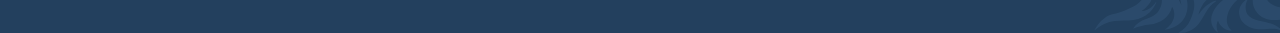
==== commit 53b26f00: "feat: hero video, products first and academic footer - Home opens with the muted arrival video (paus" ====
--- a/coleccion.html
+++ b/coleccion.html
@@ -242,6 +242,11 @@
       </ul>
     </nav>
     <img class="footer-tree" src="assets/icons/arrive-dividivi-footer.svg" alt="" width="1869" height="1223" loading="lazy">
+    <div class="footer-academic">
+      <img src="assets/images/uvm-logo.png" alt="Universidad Valle del Momboy" width="359" height="360" loading="lazy">
+      <p><strong>Martin Alejandro Morfe Carballo</strong><br>C. I. 30.539.018<br>Universidad Valle del Momboy · Frontend</p>
+      <p><a href="https://github.com/morfemartin/arrive-aruba-shopify-theme">Versión original en Shopify (GitHub)</a></p>
+    </div>
     <p class="footer-legal"><small>© 2026 Arrive Aruba. Todos los derechos reservados. Proyecto académico: e-actividad 2.1, Frontend.</small></p>
   </footer>
 
--- a/css/styles.css
+++ b/css/styles.css
@@ -270,10 +270,31 @@
   margin: 0;
 }
 
-.hero-media img {
+.hero-media img,
+.hero-media video {
   width: 100%;
   height: 100%;
   object-fit: cover;
+}
+
+.hero-toggle {
+  position: absolute;
+  z-index: 2;
+  right: var(--space-side);
+  bottom: clamp(1.25rem, 4vw, 2.5rem);
+  min-height: 44px;
+  padding: .6rem 1.2rem;
+  border: 1px solid rgba(240, 240, 229, .6);
+  border-radius: var(--radius-pill);
+  background: rgba(23, 32, 42, .35);
+  color: var(--cream);
+  font: inherit;
+  font-size: .68rem;
+  font-weight: 500;
+  letter-spacing: .2em;
+  text-transform: uppercase;
+  cursor: pointer;
+  backdrop-filter: blur(6px);
 }
 
 .hero::after {
@@ -699,6 +720,38 @@
   transform-origin: 30% 100%;
 }
 
+.footer-academic {
+  position: relative;
+  display: grid;
+  grid-template-columns: 64px 1fr;
+  gap: .5rem 1.25rem;
+  align-items: center;
+  padding-top: 2rem;
+  border-top: 1px solid rgba(240, 240, 229, .18);
+}
+
+.footer-academic img {
+  width: 64px;
+  grid-row: span 2;
+}
+
+.footer-academic p {
+  margin: 0;
+  color: rgba(240, 240, 229, .78);
+  font-size: .85rem;
+  line-height: 1.6;
+}
+
+.footer-academic strong {
+  color: var(--cream);
+  font-weight: 500;
+}
+
+.footer-academic a {
+  color: var(--cream);
+  text-underline-offset: 3px;
+}
+
 .footer-legal {
   position: relative;
   margin: 0;
--- a/css/responsive.css
+++ b/css/responsive.css
@@ -90,6 +90,7 @@
     align-items: start;
   }
 
+  .footer-academic,
   .footer-legal {
     grid-column: 1 / -1;
   }
